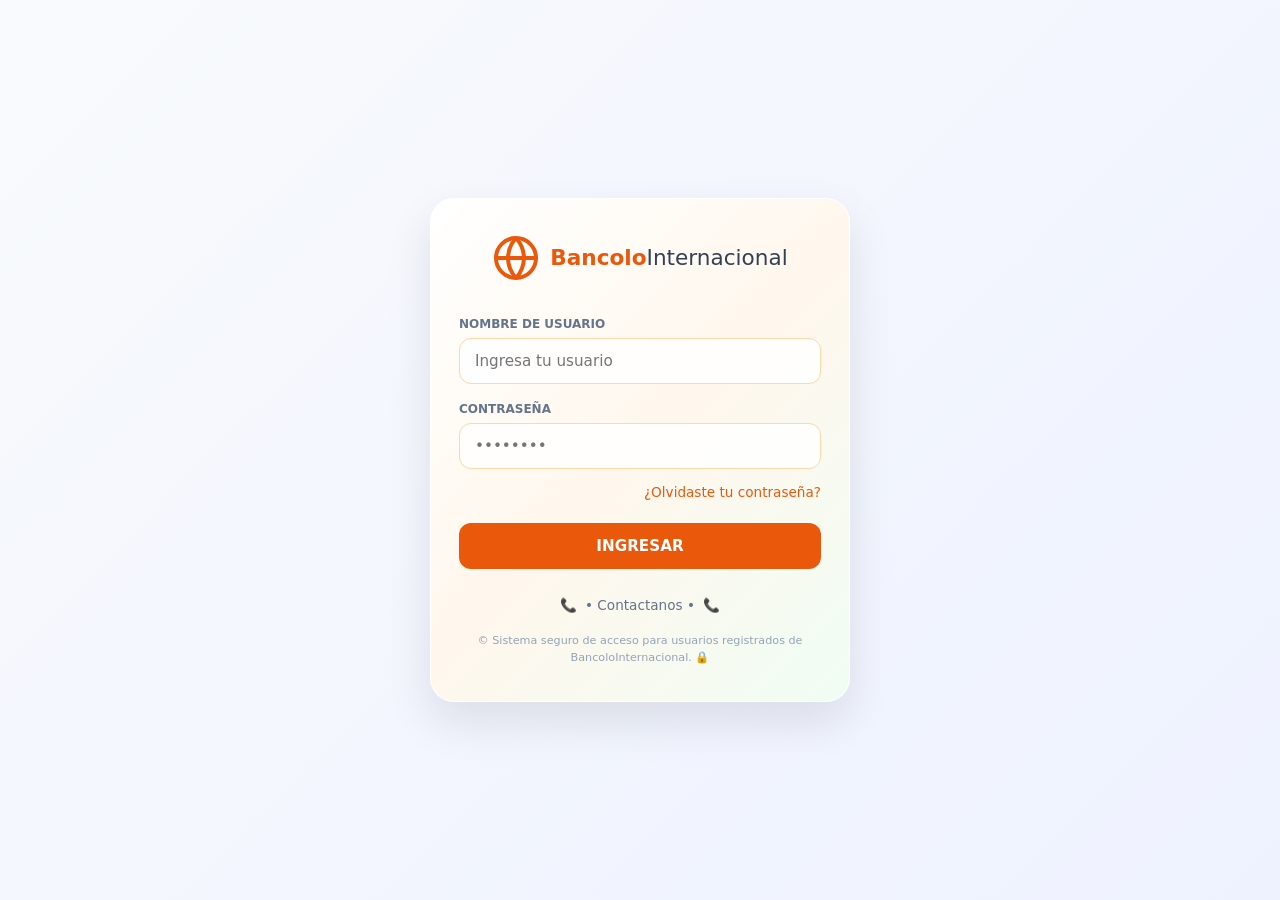
==== index.html @ 4f39f1b6 "Update index.html" ====
<!DOCTYPE html>
<html lang="es">
<head>
  <meta charset="UTF-8">
  <meta name="viewport" content="width=device-width, initial-scale=1.0">
  <title>BancoloInternacional - Acceso</title>
  <link rel="stylesheet" href="style.css">
</head>

<body>

  <!-- =========================
       PANTALLA DE LOGIN
  ========================== -->
  <main id="login-view" class="view-container">

    <div class="logo-container">
      <svg class="logo-icon"
           viewBox="0 0 24 24"
           fill="none"
           stroke="currentColor"
           stroke-width="2">
        <circle cx="12" cy="12" r="10"></circle>
        <path d="M2 12h20"></path>
        <path d="M12 2a15.3 15.3 0 0 1 4 10 15.3 15.3 0 0 1-4 10"></path>
        <path d="M12 2a15.3 15.3 0 0 0-4 10 15.3 15.3 0 0 0 4 10"></path>
      </svg>

      <span class="logo-text">
        <strong>Bancolo</strong>Internacional
      </span>
    </div>

    <form id="access-form" class="login-form">

      <div class="input-group">
        <label for="username">NOMBRE DE USUARIO</label>
        <input
          type="text"
          id="username"
          placeholder="Ingresa tu usuario"
          autocomplete="off"
          required
        >
      </div>

      <div class="input-group">
        <label for="password">CONTRASEÑA</label>
        <input
          type="password"
          id="password"
          placeholder="••••••••"
          required
        >
      </div>

      <div class="forgot-password">
        <a href="#" id="forgot-link">¿Olvidaste tu contraseña?</a>
      </div>

      <button type="button" id="btn-ingresar" class="btn-submit">

        INGRESAR
      </button>

    </form>

    <div class="contact-section">
      <span>📞</span>
      <span>• Contactanos •</span>
      <span>📞</span>
    </div>

    <footer class="footer-text">
      © Sistema seguro de acceso para usuarios registrados de
      BancoloInternacional. 🔒
    </footer>

  </main>


  <!-- =========================
       PANTALLA PRINCIPAL
  ========================== -->
  <main id="dashboard-view" class="dashboard-view hidden">

    <header class="dashboard-header">

      <div>
        <span class="welcome-text">Bienvenido</span>
        <h2 id="user-display">Usuario</h2>
      </div>

      <div class="user-avatar" id="user-avatar">
        U
      </div>

    </header>


    <section class="balance-card">

      <span class="balance-label">
        Saldo Principal
      </span>

      <h1 class="balance-amount">
        $ 4.787.000
      </h1>

      <span class="balance-status">
        Cuenta activa
      </span>

    </section>


    <section class="action-grid">

      <button class="action-card">
        <span class="action-icon">💰</span>
        <span>Consultar</span>
      </button>

      <button class="action-card">
        <span class="action-icon">↗️</span>
        <span>Transferir</span>
      </button>

      <button class="action-card">
        <span class="action-icon">📋</span>
        <span>Movimientos</span>
      </button>

    </section>


    <button id="logout-btn" class="logout-btn">
      CERRAR SESIÓN
    </button>

  </main>

 
  <script src="script.js"></script>

</body>
</html>
---- style.css ----
* {
  box-sizing: border-box;
  margin: 0;
  padding: 0;
  font-family: system-ui, -apple-system, BlinkMacSystemFont,
    "Segoe UI", Roboto, sans-serif;
}

body {
  min-height: 100vh;
  background: linear-gradient(135deg, #f8fafc, #eef2ff);
  display: flex;
  justify-content: center;
  align-items: center;
  padding: 20px;
  color: #1e293b;
}


/* =========================
   OCULTAR ELEMENTOS
========================= */

.hidden {
  display: none !important;
}


/* =========================
   CONTENEDOR LOGIN
========================= */

.view-container {
  width: 100%;
  max-width: 420px;
}


/* =========================
   TARJETA LOGIN
========================= */

#login-view {
  background: linear-gradient(
    135deg,
    #ffffff 0%,
    #fff7ed 50%,
    #f0fdf4 100%
  );

  padding: 35px 28px;
  border-radius: 24px;

  box-shadow:
    0 20px 45px rgba(15, 23, 42, 0.10);

  border: 1px solid rgba(255, 255, 255, 0.9);
}


/* =========================
   LOGO
========================= */

.logo-container {
  display: flex;
  justify-content: center;
  align-items: center;
  gap: 10px;

  margin-bottom: 35px;
}

.logo-icon {
  width: 48px;
  height: 48px;

  flex-shrink: 0;

  color: #ea580c;
}

.logo-text {
  font-size: 1.35rem;
  color: #334155;
}

.logo-text strong {
  color: #ea580c;
}


/* =========================
   FORMULARIO
========================= */

.login-form {
  display: flex;
  flex-direction: column;
  gap: 18px;
}

.input-group {
  display: flex;
  flex-direction: column;
}

.input-group label {
  font-size: 0.75rem;
  font-weight: 700;
  color: #64748b;

  margin-bottom: 7px;
}

.input-group input {
  width: 100%;

  padding: 13px 15px;

  border-radius: 12px;
  border: 1px solid #fed7aa;

  background: rgba(255, 255, 255, 0.85);

  font-size: 0.95rem;
  color: #1e293b;

  outline: none;

  transition:
    border-color 0.2s,
    box-shadow 0.2s;
}

.input-group input:focus {
  border-color: #ea580c;

  box-shadow:
    0 0 0 3px rgba(234, 88, 12, 0.10);
}


/* =========================
   OLVIDASTE CONTRASEÑA
========================= */

.forgot-password {
  text-align: right;
  margin-top: -5px;
}

.forgot-password a {
  color: #ea580c;
  font-size: 0.85rem;
  text-decoration: none;
}

.forgot-password a:hover {
  text-decoration: underline;
}


/* =========================
   BOTÓN INGRESAR
========================= */

.btn-submit {
  width: 100%;

  padding: 14px;

  border: none;
  border-radius: 12px;

  background: #ea580c;
  color: white;

  font-size: 0.95rem;
  font-weight: 700;

  cursor: pointer;

  margin-top: 4px;

  transition:
    background 0.2s,
    transform 0.15s;
}

.btn-submit:hover {
  background: #c2410c;
}

.btn-submit:active {
  transform: scale(0.98);
}


/* =========================
   CONTACTO
========================= */

.contact-section {
  display: flex;
  justify-content: center;
  align-items: center;
  gap: 8px;

  margin-top: 28px;

  color: #64748b;
  font-size: 0.85rem;
}


/* =========================
   FOOTER
========================= */

.footer-text {
  margin-top: 20px;

  text-align: center;

  font-size: 0.7rem;
  line-height: 1.5;

  color: #94a3b8;
}


/* =========================
   DASHBOARD
========================= */

.dashboard-view {
  width: 100%;
  max-width: 500px;

  background: linear-gradient(
    135deg,
    #ffffff,
    #fff7ed,
    #f0fdf4
  );

  padding: 28px;

  border-radius: 24px;

  box-shadow:
    0 20px 45px rgba(15, 23, 42, 0.10);

  border: 1px solid rgba(255, 255, 255, 0.9);
}


/* =========================
   CABECERA DASHBOARD
========================= */

.dashboard-header {
  display: flex;
  justify-content: space-between;
  align-items: center;

  margin-bottom: 22px;
}

.welcome-text {
  font-size: 0.85rem;
  color: #64748b;
}

.dashboard-header h2 {
  margin-top: 3px;

  font-size: 1.35rem;
  color: #1e293b;
}

.user-avatar {
  width: 45px;
  height: 45px;

  border-radius: 50%;

  background: #ea580c;
  color: white;

  display: flex;
  justify-content: center;
  align-items: center;

  font-weight: 700;
}


/* =========================
   SALDO
========================= */

.balance-card {
  background: linear-gradient(
    135deg,
    #ea580c,
    #f97316
  );

  color: white;

  padding: 25px;

  border-radius: 18px;

  margin-bottom: 22px;

  box-shadow:
    0 10px 20px rgba(234, 88, 12, 0.18);
}

.balance-label {
  font-size: 0.85rem;
  opacity: 0.9;
}

.balance-amount {
  margin-top: 7px;

  font-size: 2rem;
  letter-spacing: -0.5px;
}

.balance-status {
  display: block;

  margin-top: 8px;

  font-size: 0.75rem;
  opacity: 0.85;
}


/* =========================
   OPCIONES
========================= */

.action-grid {
  display: grid;

  grid-template-columns:
    repeat(3, 1fr);

  gap: 10px;

  margin-bottom: 22px;
}

.action-card {
  min-height: 100px;

  background: rgba(255, 255, 255, 0.7);

  border: 1px solid #ffedd5;

  border-radius: 14px;

  display: flex;
  flex-direction: column;

  justify-content: center;
  align-items: center;

  gap: 8px;

  color: #475569;

  font-size: 0.82rem;
  font-weight: 600;

  cursor: pointer;

  transition:
    transform 0.2s,
    background 0.2s;
}

.action-card:hover {
  background: white;
  transform: translateY(-2px);
}

.action-icon {
  font-size: 1.5rem;
}


/* =========================
   CERRAR SESIÓN
========================= */

.logout-btn {
  width: 100%;

  padding: 12px;

  background: transparent;

  border: 1px solid #cbd5e1;

  border-radius: 11px;

  color: #64748b;

  font-weight: 600;

  cursor: pointer;

  transition:
    background 0.2s,
    color 0.2s;
}

.logout-btn:hover {
  background: #f8fafc;
  color: #334155;
}


/* =========================
   RESPONSIVE
========================= */

@media (max-width: 480px) {

  body {
    padding: 14px;
  }

  #login-view,
  .dashboard-view {
    padding: 25px 20px;
    border-radius: 20px;
  }

  .logo-text {
    font-size: 1.15rem;
  }

  .balance-amount {
    font-size: 1.7rem;
  }

}
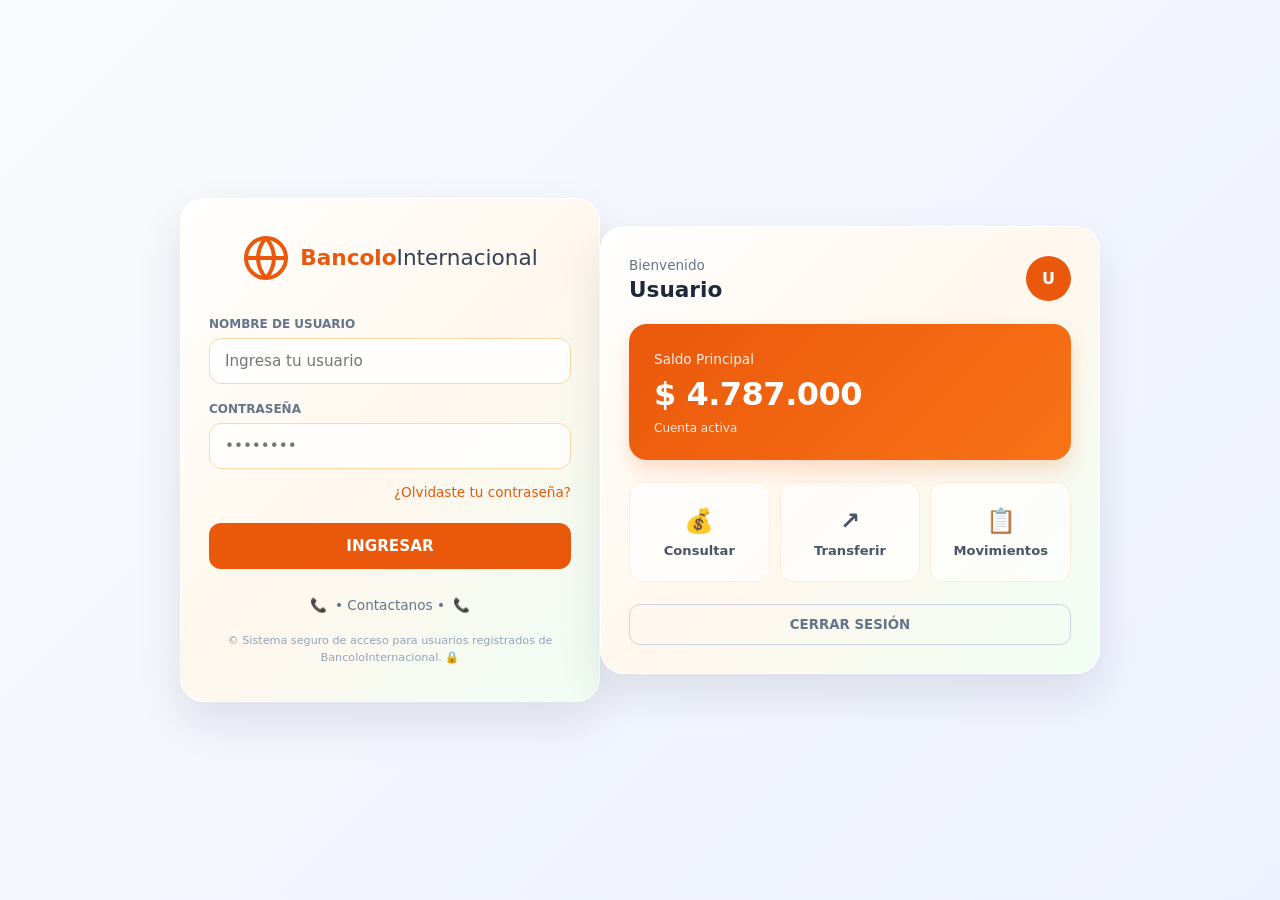
==== commit de3f2acc: "Update index.html" ====
--- a/index.html
+++ b/index.html
@@ -70,7 +70,7 @@
       <span>• Contactanos •</span>
       <span>📞</span>
     </div>
-
+ 
     <footer class="footer-text">
       © Sistema seguro de acceso para usuarios registrados de
       BancoloInternacional. 🔒
@@ -82,7 +82,7 @@
   <!-- =========================
        PANTALLA PRINCIPAL
   ========================== -->
-  <main id="dashboard-view" class="dashboard-view hidden">
+  <main id="dashboard-view" class="dashboard-view">
 
     <header class="dashboard-header">
 
@@ -140,7 +140,7 @@
     </button>
 
   </main>
-
+ 
  
   <script src="script.js"></script>
 
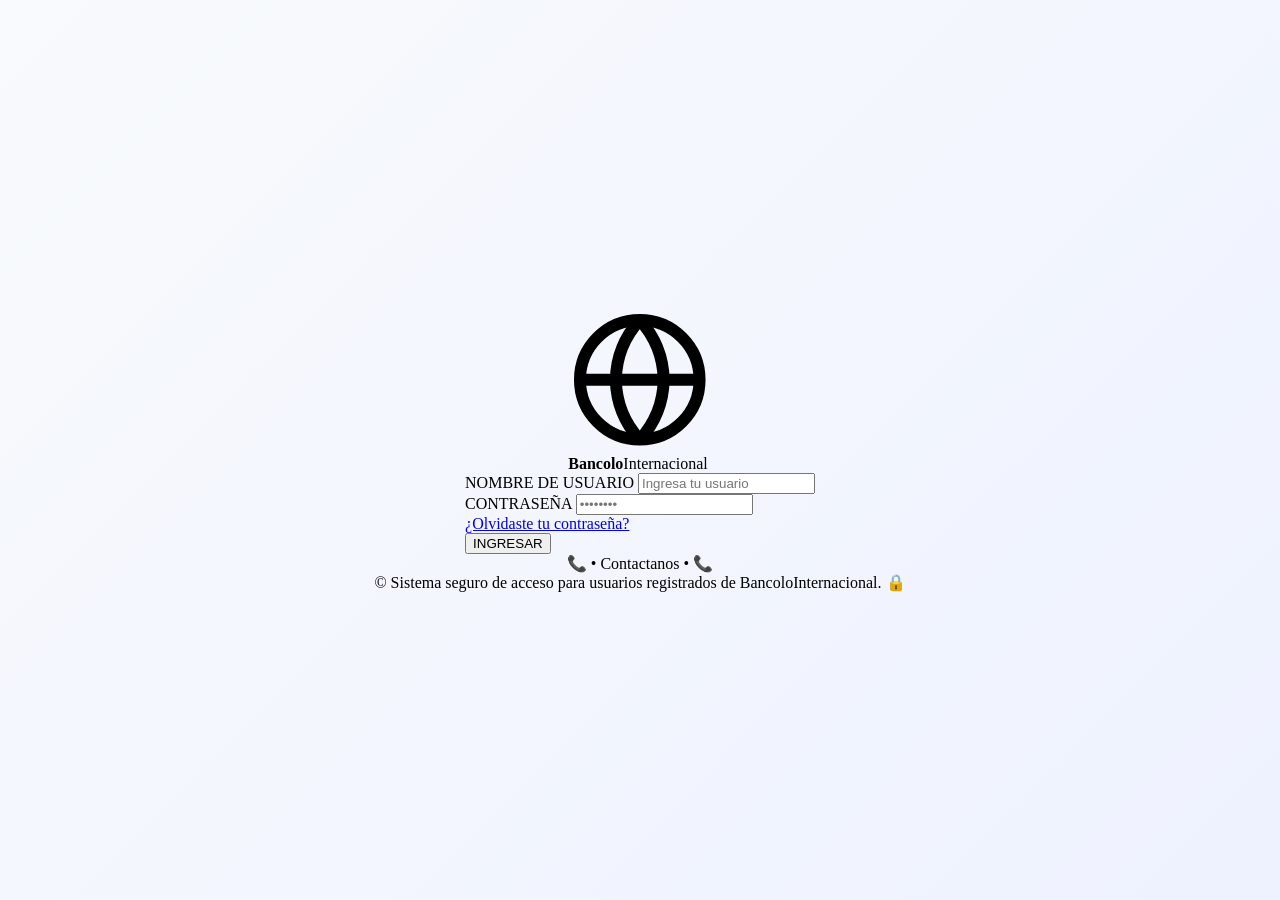
==== commit e64f7b29: "Update index.html" ====
--- a/index.html
+++ b/index.html
@@ -82,7 +82,7 @@
   <!-- =========================
        PANTALLA PRINCIPAL
   ========================== -->
-  <main id="dashboard-view" class="dashboard-view">
+  <main id="dashboard-view" class="dashboard-view hidden">
 
     <header class="dashboard-header">
 
--- a/style.css
+++ b/style.css
@@ -1,455 +1,34 @@
-* {
-  box-sizing: border-box;
+body {
+  min-height: 100vh;
   margin: 0;
-  padding: 0;
-  font-family: system-ui, -apple-system, BlinkMacSystemFont,
-    "Segoe UI", Roboto, sans-serif;
+  background: linear-gradient(135deg, #f8fafc, #eef2ff);
 }
 
-body {
+/* Las dos pantallas ocupan la ventana completa */
+#login-view,
+#dashboard-view {
+  width: 100%;
   min-height: 100vh;
-  background: linear-gradient(135deg, #f8fafc, #eef2ff);
+}
+
+/* Login */
+#login-view {
   display: flex;
+  flex-direction: column;
   justify-content: center;
   align-items: center;
-  padding: 20px;
-  color: #1e293b;
 }
 
+/* Dashboard */
+#dashboard-view {
+  display: flex;
+  flex-direction: column;
+  justify-content: flex-start;
+  align-items: center;
+  padding: 40px 20px;
+}
 
-/* =========================
-   OCULTAR ELEMENTOS
-========================= */
-
+/* Ocultar completamente una pantalla */
 .hidden {
   display: none !important;
 }
-
-
-/* =========================
-   CONTENEDOR LOGIN
-========================= */
-
-.view-container {
-  width: 100%;
-  max-width: 420px;
-}
-
-
-/* =========================
-   TARJETA LOGIN
-========================= */
-
-#login-view {
-  background: linear-gradient(
-    135deg,
-    #ffffff 0%,
-    #fff7ed 50%,
-    #f0fdf4 100%
-  );
-
-  padding: 35px 28px;
-  border-radius: 24px;
-
-  box-shadow:
-    0 20px 45px rgba(15, 23, 42, 0.10);
-
-  border: 1px solid rgba(255, 255, 255, 0.9);
-}
-
-
-/* =========================
-   LOGO
-========================= */
-
-.logo-container {
-  display: flex;
-  justify-content: center;
-  align-items: center;
-  gap: 10px;
-
-  margin-bottom: 35px;
-}
-
-.logo-icon {
-  width: 48px;
-  height: 48px;
-
-  flex-shrink: 0;
-
-  color: #ea580c;
-}
-
-.logo-text {
-  font-size: 1.35rem;
-  color: #334155;
-}
-
-.logo-text strong {
-  color: #ea580c;
-}
-
-
-/* =========================
-   FORMULARIO
-========================= */
-
-.login-form {
-  display: flex;
-  flex-direction: column;
-  gap: 18px;
-}
-
-.input-group {
-  display: flex;
-  flex-direction: column;
-}
-
-.input-group label {
-  font-size: 0.75rem;
-  font-weight: 700;
-  color: #64748b;
-
-  margin-bottom: 7px;
-}
-
-.input-group input {
-  width: 100%;
-
-  padding: 13px 15px;
-
-  border-radius: 12px;
-  border: 1px solid #fed7aa;
-
-  background: rgba(255, 255, 255, 0.85);
-
-  font-size: 0.95rem;
-  color: #1e293b;
-
-  outline: none;
-
-  transition:
-    border-color 0.2s,
-    box-shadow 0.2s;
-}
-
-.input-group input:focus {
-  border-color: #ea580c;
-
-  box-shadow:
-    0 0 0 3px rgba(234, 88, 12, 0.10);
-}
-
-
-/* =========================
-   OLVIDASTE CONTRASEÑA
-========================= */
-
-.forgot-password {
-  text-align: right;
-  margin-top: -5px;
-}
-
-.forgot-password a {
-  color: #ea580c;
-  font-size: 0.85rem;
-  text-decoration: none;
-}
-
-.forgot-password a:hover {
-  text-decoration: underline;
-}
-
-
-/* =========================
-   BOTÓN INGRESAR
-========================= */
-
-.btn-submit {
-  width: 100%;
-
-  padding: 14px;
-
-  border: none;
-  border-radius: 12px;
-
-  background: #ea580c;
-  color: white;
-
-  font-size: 0.95rem;
-  font-weight: 700;
-
-  cursor: pointer;
-
-  margin-top: 4px;
-
-  transition:
-    background 0.2s,
-    transform 0.15s;
-}
-
-.btn-submit:hover {
-  background: #c2410c;
-}
-
-.btn-submit:active {
-  transform: scale(0.98);
-}
-
-
-/* =========================
-   CONTACTO
-========================= */
-
-.contact-section {
-  display: flex;
-  justify-content: center;
-  align-items: center;
-  gap: 8px;
-
-  margin-top: 28px;
-
-  color: #64748b;
-  font-size: 0.85rem;
-}
-
-
-/* =========================
-   FOOTER
-========================= */
-
-.footer-text {
-  margin-top: 20px;
-
-  text-align: center;
-
-  font-size: 0.7rem;
-  line-height: 1.5;
-
-  color: #94a3b8;
-}
-
-
-/* =========================
-   DASHBOARD
-========================= */
-
-.dashboard-view {
-  width: 100%;
-  max-width: 500px;
-
-  background: linear-gradient(
-    135deg,
-    #ffffff,
-    #fff7ed,
-    #f0fdf4
-  );
-
-  padding: 28px;
-
-  border-radius: 24px;
-
-  box-shadow:
-    0 20px 45px rgba(15, 23, 42, 0.10);
-
-  border: 1px solid rgba(255, 255, 255, 0.9);
-}
-
-
-/* =========================
-   CABECERA DASHBOARD
-========================= */
-
-.dashboard-header {
-  display: flex;
-  justify-content: space-between;
-  align-items: center;
-
-  margin-bottom: 22px;
-}
-
-.welcome-text {
-  font-size: 0.85rem;
-  color: #64748b;
-}
-
-.dashboard-header h2 {
-  margin-top: 3px;
-
-  font-size: 1.35rem;
-  color: #1e293b;
-}
-
-.user-avatar {
-  width: 45px;
-  height: 45px;
-
-  border-radius: 50%;
-
-  background: #ea580c;
-  color: white;
-
-  display: flex;
-  justify-content: center;
-  align-items: center;
-
-  font-weight: 700;
-}
-
-
-/* =========================
-   SALDO
-========================= */
-
-.balance-card {
-  background: linear-gradient(
-    135deg,
-    #ea580c,
-    #f97316
-  );
-
-  color: white;
-
-  padding: 25px;
-
-  border-radius: 18px;
-
-  margin-bottom: 22px;
-
-  box-shadow:
-    0 10px 20px rgba(234, 88, 12, 0.18);
-}
-
-.balance-label {
-  font-size: 0.85rem;
-  opacity: 0.9;
-}
-
-.balance-amount {
-  margin-top: 7px;
-
-  font-size: 2rem;
-  letter-spacing: -0.5px;
-}
-
-.balance-status {
-  display: block;
-
-  margin-top: 8px;
-
-  font-size: 0.75rem;
-  opacity: 0.85;
-}
-
-
-/* =========================
-   OPCIONES
-========================= */
-
-.action-grid {
-  display: grid;
-
-  grid-template-columns:
-    repeat(3, 1fr);
-
-  gap: 10px;
-
-  margin-bottom: 22px;
-}
-
-.action-card {
-  min-height: 100px;
-
-  background: rgba(255, 255, 255, 0.7);
-
-  border: 1px solid #ffedd5;
-
-  border-radius: 14px;
-
-  display: flex;
-  flex-direction: column;
-
-  justify-content: center;
-  align-items: center;
-
-  gap: 8px;
-
-  color: #475569;
-
-  font-size: 0.82rem;
-  font-weight: 600;
-
-  cursor: pointer;
-
-  transition:
-    transform 0.2s,
-    background 0.2s;
-}
-
-.action-card:hover {
-  background: white;
-  transform: translateY(-2px);
-}
-
-.action-icon {
-  font-size: 1.5rem;
-}
-
-
-/* =========================
-   CERRAR SESIÓN
-========================= */
-
-.logout-btn {
-  width: 100%;
-
-  padding: 12px;
-
-  background: transparent;
-
-  border: 1px solid #cbd5e1;
-
-  border-radius: 11px;
-
-  color: #64748b;
-
-  font-weight: 600;
-
-  cursor: pointer;
-
-  transition:
-    background 0.2s,
-    color 0.2s;
-}
-
-.logout-btn:hover {
-  background: #f8fafc;
-  color: #334155;
-}
-
-
-/* =========================
-   RESPONSIVE
-========================= */
-
-@media (max-width: 480px) {
-
-  body {
-    padding: 14px;
-  }
-
-  #login-view,
-  .dashboard-view {
-    padding: 25px 20px;
-    border-radius: 20px;
-  }
-
-  .logo-text {
-    font-size: 1.15rem;
-  }
-
-  .balance-amount {
-    font-size: 1.7rem;
-  }
-
-}
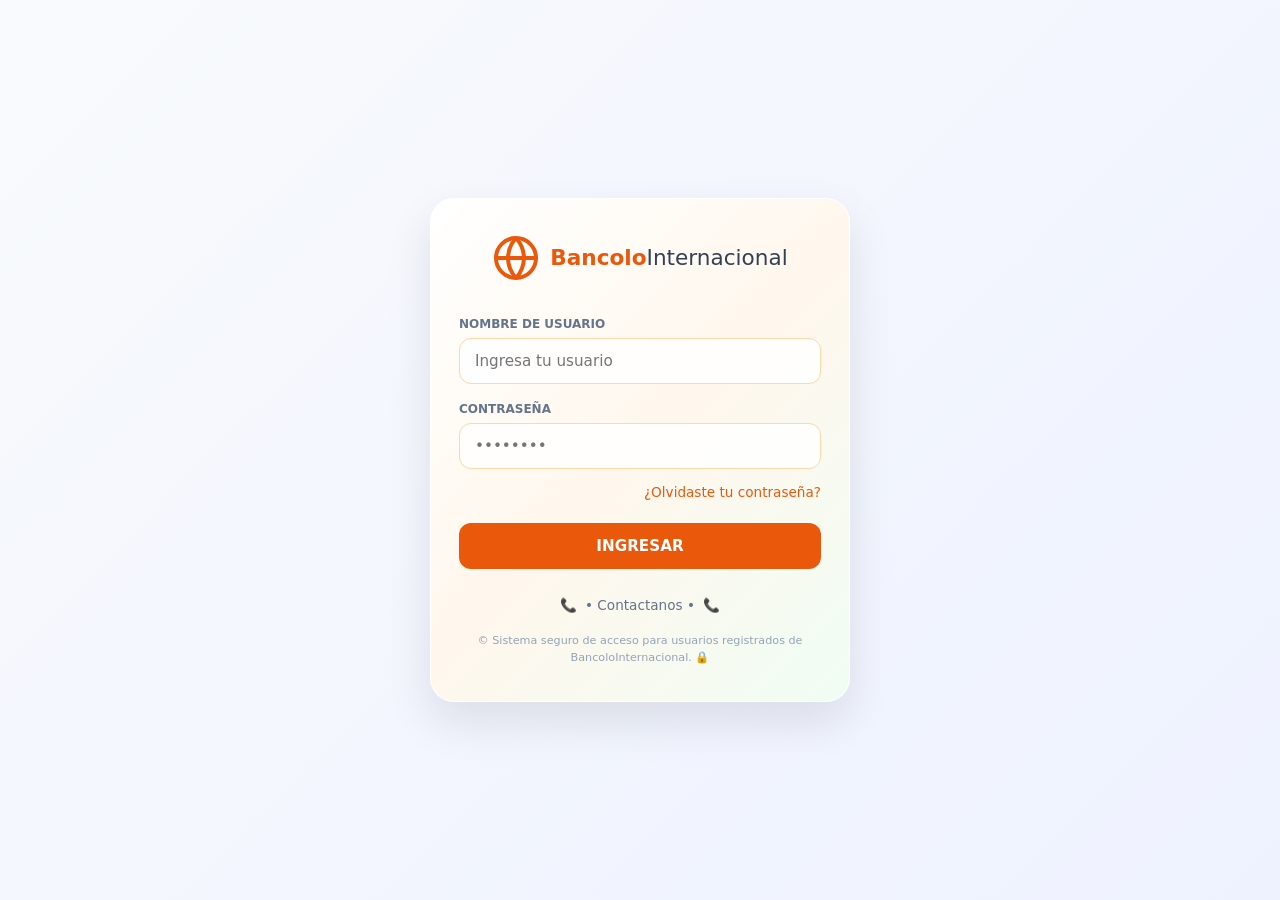
==== commit 9debe576: "Update index.html" ====
--- a/index.html
+++ b/index.html
@@ -142,7 +142,7 @@
   </main>
  
  
-  <script src="script.js"></script>
+  <script src="script.js?v=2"></script>
 
 </body>
 </html>
--- a/style.css
+++ b/style.css
@@ -1,34 +1,455 @@
+* {
+  box-sizing: border-box;
+  margin: 0;
+  padding: 0;
+  font-family: system-ui, -apple-system, BlinkMacSystemFont,
+    "Segoe UI", Roboto, sans-serif;
+}
+
 body {
   min-height: 100vh;
-  margin: 0;
   background: linear-gradient(135deg, #f8fafc, #eef2ff);
-}
-
-/* Las dos pantallas ocupan la ventana completa */
-#login-view,
-#dashboard-view {
-  width: 100%;
-  min-height: 100vh;
-}
-
-/* Login */
-#login-view {
-  display: flex;
-  flex-direction: column;
+  display: flex;
   justify-content: center;
   align-items: center;
-}
-
-/* Dashboard */
-#dashboard-view {
-  display: flex;
-  flex-direction: column;
-  justify-content: flex-start;
-  align-items: center;
-  padding: 40px 20px;
-}
-
-/* Ocultar completamente una pantalla */
+  padding: 20px;
+  color: #1e293b;
+}
+
+
+/* =========================
+   OCULTAR ELEMENTOS
+========================= */
+
 .hidden {
   display: none !important;
 }
+
+
+/* =========================
+   CONTENEDOR LOGIN
+========================= */
+
+.view-container {
+  width: 100%;
+  max-width: 420px;
+}
+
+
+/* =========================
+   TARJETA LOGIN
+========================= */
+
+#login-view {
+  background: linear-gradient(
+    135deg,
+    #ffffff 0%,
+    #fff7ed 50%,
+    #f0fdf4 100%
+  );
+
+  padding: 35px 28px;
+  border-radius: 24px;
+
+  box-shadow:
+    0 20px 45px rgba(15, 23, 42, 0.10);
+
+  border: 1px solid rgba(255, 255, 255, 0.9);
+}
+
+
+/* =========================
+   LOGO
+========================= */
+
+.logo-container {
+  display: flex;
+  justify-content: center;
+  align-items: center;
+  gap: 10px;
+
+  margin-bottom: 35px;
+}
+
+.logo-icon {
+  width: 48px;
+  height: 48px;
+
+  flex-shrink: 0;
+
+  color: #ea580c;
+}
+
+.logo-text {
+  font-size: 1.35rem;
+  color: #334155;
+}
+
+.logo-text strong {
+  color: #ea580c;
+}
+
+
+/* =========================
+   FORMULARIO
+========================= */
+
+.login-form {
+  display: flex;
+  flex-direction: column;
+  gap: 18px;
+}
+
+.input-group {
+  display: flex;
+  flex-direction: column;
+}
+
+.input-group label {
+  font-size: 0.75rem;
+  font-weight: 700;
+  color: #64748b;
+
+  margin-bottom: 7px;
+}
+
+.input-group input {
+  width: 100%;
+
+  padding: 13px 15px;
+
+  border-radius: 12px;
+  border: 1px solid #fed7aa;
+
+  background: rgba(255, 255, 255, 0.85);
+
+  font-size: 0.95rem;
+  color: #1e293b;
+
+  outline: none;
+
+  transition:
+    border-color 0.2s,
+    box-shadow 0.2s;
+}
+
+.input-group input:focus {
+  border-color: #ea580c;
+
+  box-shadow:
+    0 0 0 3px rgba(234, 88, 12, 0.10);
+}
+
+
+/* =========================
+   OLVIDASTE CONTRASEÑA
+========================= */
+
+.forgot-password {
+  text-align: right;
+  margin-top: -5px;
+}
+
+.forgot-password a {
+  color: #ea580c;
+  font-size: 0.85rem;
+  text-decoration: none;
+}
+
+.forgot-password a:hover {
+  text-decoration: underline;
+}
+
+
+/* =========================
+   BOTÓN INGRESAR
+========================= */
+
+.btn-submit {
+  width: 100%;
+
+  padding: 14px;
+
+  border: none;
+  border-radius: 12px;
+
+  background: #ea580c;
+  color: white;
+
+  font-size: 0.95rem;
+  font-weight: 700;
+
+  cursor: pointer;
+
+  margin-top: 4px;
+
+  transition:
+    background 0.2s,
+    transform 0.15s;
+}
+
+.btn-submit:hover {
+  background: #c2410c;
+}
+
+.btn-submit:active {
+  transform: scale(0.98);
+}
+
+
+/* =========================
+   CONTACTO
+========================= */
+
+.contact-section {
+  display: flex;
+  justify-content: center;
+  align-items: center;
+  gap: 8px;
+
+  margin-top: 28px;
+
+  color: #64748b;
+  font-size: 0.85rem;
+}
+
+
+/* =========================
+   FOOTER
+========================= */
+
+.footer-text {
+  margin-top: 20px;
+
+  text-align: center;
+
+  font-size: 0.7rem;
+  line-height: 1.5;
+
+  color: #94a3b8;
+}
+
+
+/* =========================
+   DASHBOARD
+========================= */
+
+.dashboard-view {
+  width: 100%;
+  max-width: 500px;
+
+  background: linear-gradient(
+    135deg,
+    #ffffff,
+    #fff7ed,
+    #f0fdf4
+  );
+
+  padding: 28px;
+
+  border-radius: 24px;
+
+  box-shadow:
+    0 20px 45px rgba(15, 23, 42, 0.10);
+
+  border: 1px solid rgba(255, 255, 255, 0.9);
+}
+
+
+/* =========================
+   CABECERA DASHBOARD
+========================= */
+
+.dashboard-header {
+  display: flex;
+  justify-content: space-between;
+  align-items: center;
+
+  margin-bottom: 22px;
+}
+
+.welcome-text {
+  font-size: 0.85rem;
+  color: #64748b;
+}
+
+.dashboard-header h2 {
+  margin-top: 3px;
+
+  font-size: 1.35rem;
+  color: #1e293b;
+}
+
+.user-avatar {
+  width: 45px;
+  height: 45px;
+
+  border-radius: 50%;
+
+  background: #ea580c;
+  color: white;
+
+  display: flex;
+  justify-content: center;
+  align-items: center;
+
+  font-weight: 700;
+}
+
+
+/* =========================
+   SALDO
+========================= */
+
+.balance-card {
+  background: linear-gradient(
+    135deg,
+    #ea580c,
+    #f97316
+  );
+
+  color: white;
+
+  padding: 25px;
+
+  border-radius: 18px;
+
+  margin-bottom: 22px;
+
+  box-shadow:
+    0 10px 20px rgba(234, 88, 12, 0.18);
+}
+
+.balance-label {
+  font-size: 0.85rem;
+  opacity: 0.9;
+}
+
+.balance-amount {
+  margin-top: 7px;
+
+  font-size: 2rem;
+  letter-spacing: -0.5px;
+}
+
+.balance-status {
+  display: block;
+
+  margin-top: 8px;
+
+  font-size: 0.75rem;
+  opacity: 0.85;
+}
+
+
+/* =========================
+   OPCIONES
+========================= */
+
+.action-grid {
+  display: grid;
+
+  grid-template-columns:
+    repeat(3, 1fr);
+
+  gap: 10px;
+
+  margin-bottom: 22px;
+}
+
+.action-card {
+  min-height: 100px;
+
+  background: rgba(255, 255, 255, 0.7);
+
+  border: 1px solid #ffedd5;
+
+  border-radius: 14px;
+
+  display: flex;
+  flex-direction: column;
+
+  justify-content: center;
+  align-items: center;
+
+  gap: 8px;
+
+  color: #475569;
+
+  font-size: 0.82rem;
+  font-weight: 600;
+
+  cursor: pointer;
+
+  transition:
+    transform 0.2s,
+    background 0.2s;
+}
+
+.action-card:hover {
+  background: white;
+  transform: translateY(-2px);
+}
+
+.action-icon {
+  font-size: 1.5rem;
+}
+
+
+/* =========================
+   CERRAR SESIÓN
+========================= */
+
+.logout-btn {
+  width: 100%;
+
+  padding: 12px;
+
+  background: transparent;
+
+  border: 1px solid #cbd5e1;
+
+  border-radius: 11px;
+
+  color: #64748b;
+
+  font-weight: 600;
+
+  cursor: pointer;
+
+  transition:
+    background 0.2s,
+    color 0.2s;
+}
+
+.logout-btn:hover {
+  background: #f8fafc;
+  color: #334155;
+}
+
+
+/* =========================
+   RESPONSIVE
+========================= */
+
+@media (max-width: 480px) {
+
+  body {
+    padding: 14px;
+  }
+
+  #login-view,
+  .dashboard-view {
+    padding: 25px 20px;
+    border-radius: 20px;
+  }
+
+  .logo-text {
+    font-size: 1.15rem;
+  }
+
+  .balance-amount {
+    font-size: 1.7rem;
+  }
+
+}
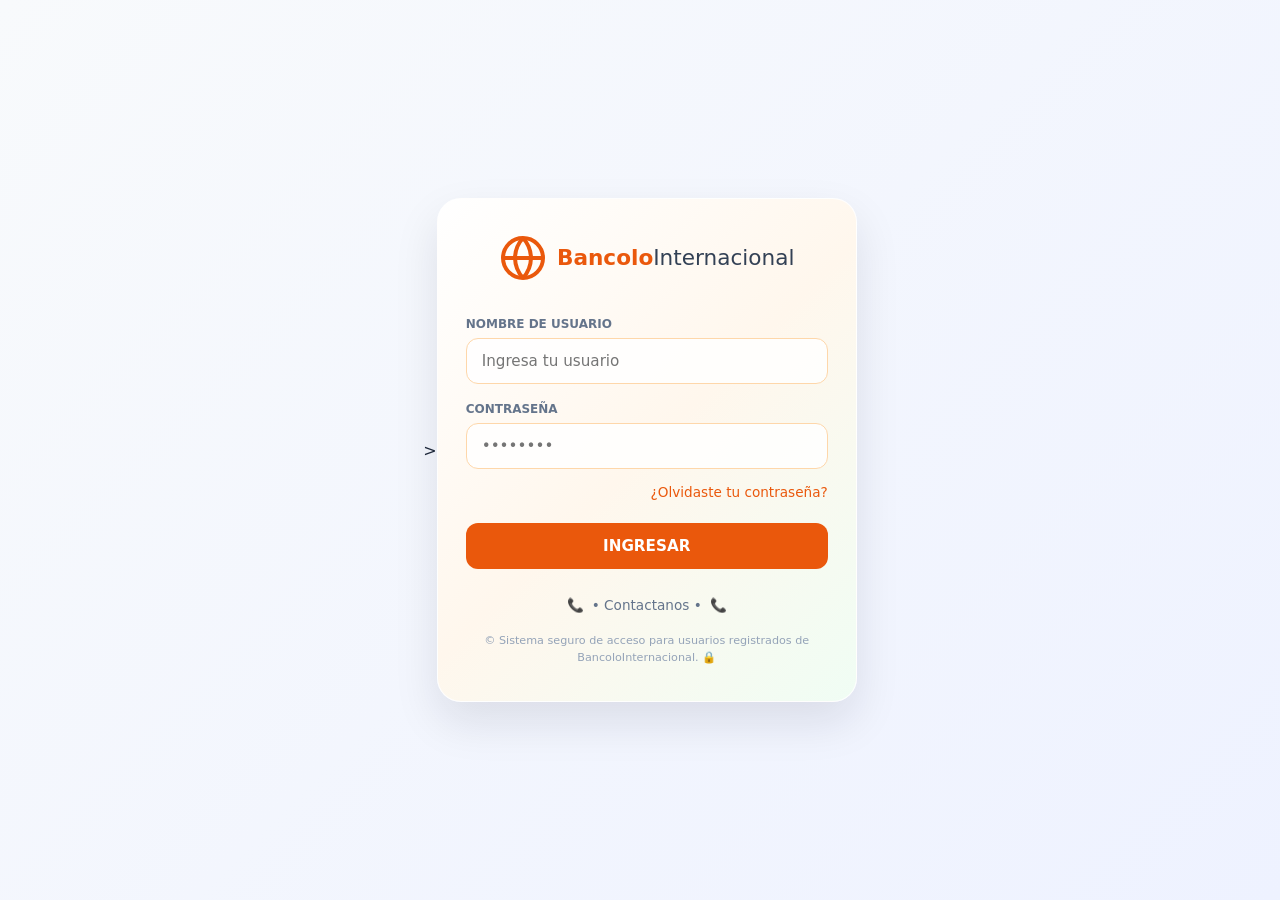
==== commit 06001a5e: "Update index.html" ====
--- a/index.html
+++ b/index.html
@@ -5,7 +5,7 @@
   <meta name="viewport" content="width=device-width, initial-scale=1.0">
   <title>BancoloInternacional - Acceso</title>
   <link rel="stylesheet" href="style.css">
-</head>
+</head <link rel="shortcut icon" href="#">>
 
 <body>
 
